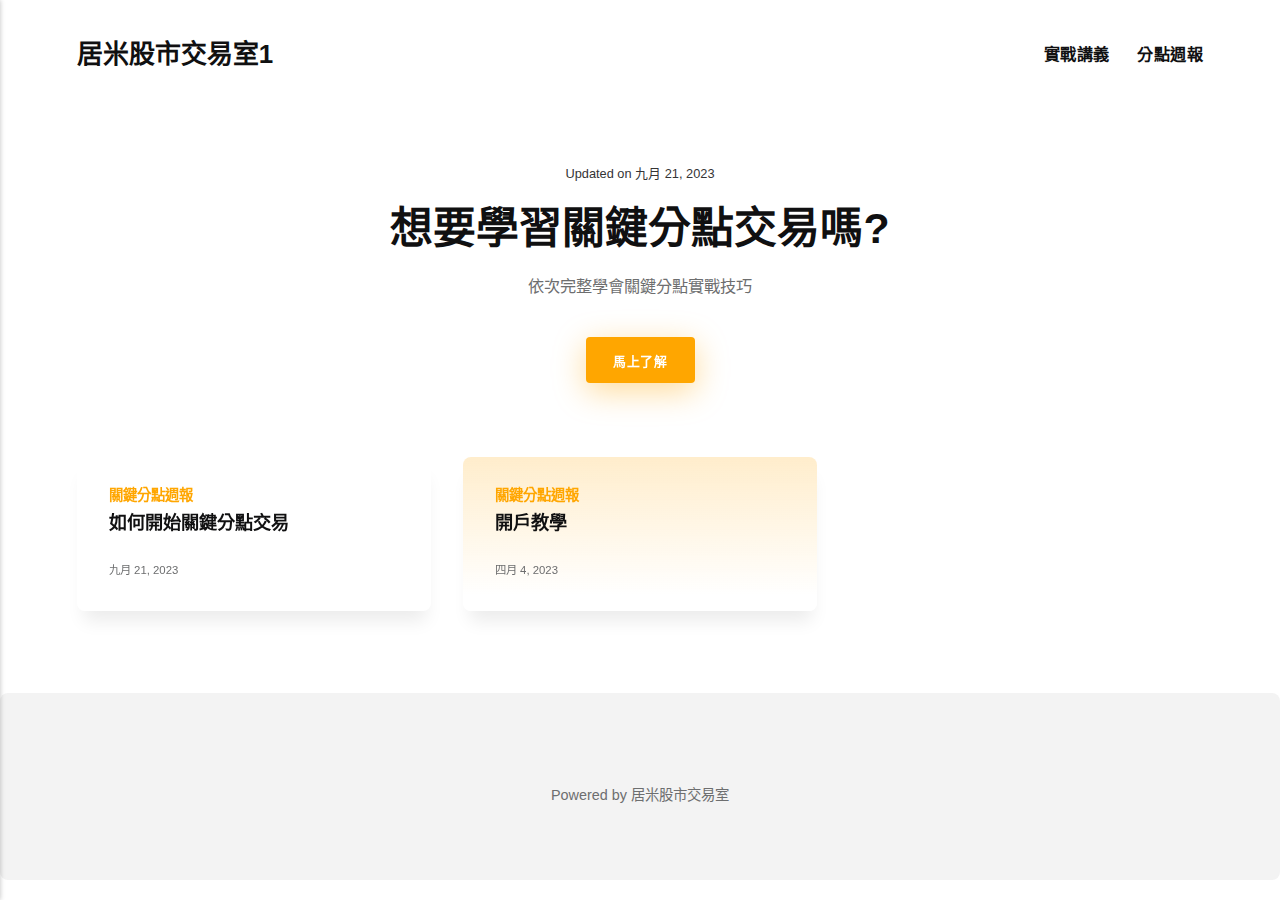
==== index.html @ 471200a2 "Updated from Publii" ====
<!DOCTYPE html><html lang="zh-tw"><head><meta charset="utf-8"><meta http-equiv="X-UA-Compatible" content="IE=edge"><meta name="viewport" content="width=device-width,initial-scale=1"><title>居米股市交易室1</title><meta name="generator" content="Publii Open-Source CMS for Static Site"><link rel="canonical" href="https://gontue5959.github.io/TEST_WEB/"><link rel="alternate" type="application/atom+xml" href="https://gontue5959.github.io/TEST_WEB/feed.xml"><link rel="alternate" type="application/json" href="https://gontue5959.github.io/TEST_WEB/feed.json"><meta property="og:title" content="居米股市交易室1"><meta property="og:site_name" content="居米股市交易室1"><meta property="og:description" content=""><meta property="og:url" content="https://gontue5959.github.io/TEST_WEB/"><meta property="og:type" content="website"><link rel="stylesheet" href="https://gontue5959.github.io/TEST_WEB/assets/css/style.css?v=749817e1c524dd12ee037fa6d79200a8"><script type="application/ld+json">{"@context":"http://schema.org","@type":"Organization","name":"居米股市交易室1","url":"https://gontue5959.github.io/TEST_WEB/"}</script><noscript><style>img[loading] {
                    opacity: 1;
                }</style></noscript></head><body><header class="header" id="js-header"><a href="https://gontue5959.github.io/TEST_WEB/" class="logo">居米股市交易室1</a><nav class="navbar js-navbar"><button class="navbar__toggle js-toggle" aria-label="Menu"><span class="navbar__toggle-box"><span class="navbar__toggle-inner">Menu</span></span></button><ul class="navbar__menu"><li><a href="https://www.pressplay.cc/project/2E5CEF53128E921E40160816BCF5DA84/articles" target="_self">實戰講義</a></li><li><a href="https://gontue5959.github.io/TEST_WEB/tags/guan-jian-fen-dian-zhou-bao/" target="_self">分點週報</a></li></ul></nav></header><main><div class="wrapper"><div class="hero"><div class="hero__date">Updated on <time datetime="2023-09-21T21:02">九月 21, 2023</time></div><h1>想要學習關鍵分點交易嗎?</h1><p>依次完整學會關鍵分點實戰技巧</p><a href="https://www.pressplay.cc/project/2E5CEF53128E921E40160816BCF5DA84/articles" class="btn hero__btn">馬上了解</a></div><div class="l-grid l-grid--3"><article class="c-card"><div class="c-card__wrapper"><header class="c-card__header"><div class="c-card__tag"><a href="https://gontue5959.github.io/TEST_WEB/tags/guan-jian-fen-dian-zhou-bao/">關鍵分點週報</a></div><h2 class="c-card__title"><a href="https://gontue5959.github.io/TEST_WEB/ru-he-kai-shi-guan-jian-fen-dian-jiao-yi.html" class="invert">如何開始關鍵分點交易</a></h2></header><footer class="c-card__meta"><time datetime="2023-09-21T20:49">九月 21, 2023</time></footer></div></article><article class="c-card c-card--featured"><div class="c-card__wrapper"><header class="c-card__header"><div class="c-card__tag"><a href="https://gontue5959.github.io/TEST_WEB/tags/guan-jian-fen-dian-zhou-bao/">關鍵分點週報</a></div><h2 class="c-card__title"><a href="https://gontue5959.github.io/TEST_WEB/kai-hu-jiao-xue.html" class="invert">開戶教學</a></h2></header><footer class="c-card__meta"><time datetime="2023-04-04T20:52">四月 4, 2023</time></footer></div></article></div></div></main><footer class="footer"><div class="footer__copyright">Powered by 居米股市交易室</div></footer><script>window.publiiThemeMenuConfig = {    
      mobileMenuMode: 'sidebar',
      animationSpeed: 300,
      submenuWidth: 'auto',
      doubleClickTime: 500,
      mobileMenuExpandableSubmenus: true, 
      relatedContainerForOverlayMenuSelector: '.navbar',
   };</script><script defer="defer" src="https://gontue5959.github.io/TEST_WEB/assets/js/scripts.min.js?v=66112a161d5939d966ce2b20c13988d9"></script><script>var images = document.querySelectorAll('img[loading]');

      for (var i = 0; i < images.length; i++) {
         if (images[i].complete) {
               images[i].classList.add('is-loaded');
         } else {
               images[i].addEventListener('load', function () {
                  this.classList.add('is-loaded');
               }, false);
         }
      }</script></body></html>
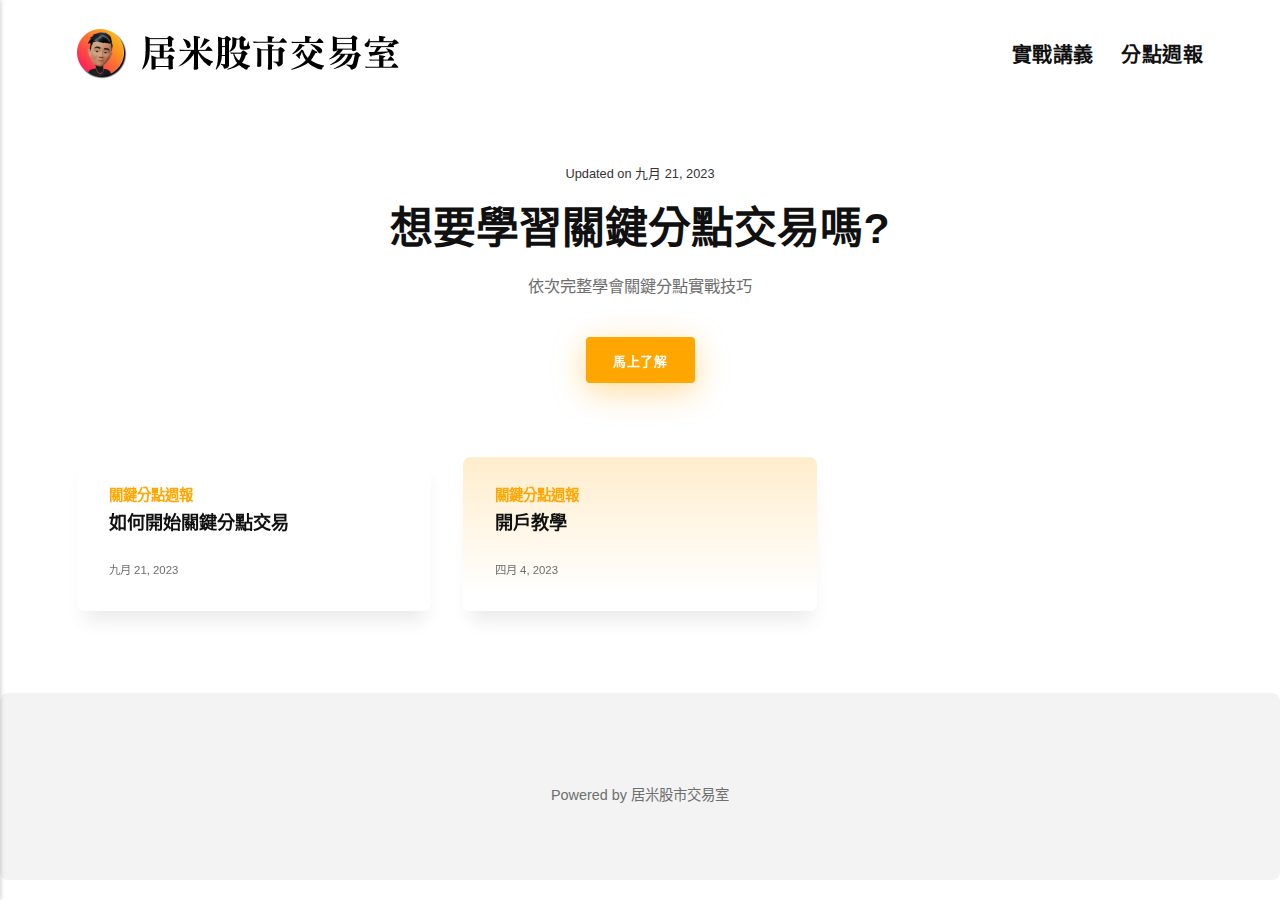
==== commit ef02e003: "Updated from Publii" ====
--- a/index.html
+++ b/index.html
@@ -1,6 +1,6 @@
-<!DOCTYPE html><html lang="zh-tw"><head><meta charset="utf-8"><meta http-equiv="X-UA-Compatible" content="IE=edge"><meta name="viewport" content="width=device-width,initial-scale=1"><title>居米股市交易室1</title><meta name="generator" content="Publii Open-Source CMS for Static Site"><link rel="canonical" href="https://gontue5959.github.io/TEST_WEB/"><link rel="alternate" type="application/atom+xml" href="https://gontue5959.github.io/TEST_WEB/feed.xml"><link rel="alternate" type="application/json" href="https://gontue5959.github.io/TEST_WEB/feed.json"><meta property="og:title" content="居米股市交易室1"><meta property="og:site_name" content="居米股市交易室1"><meta property="og:description" content=""><meta property="og:url" content="https://gontue5959.github.io/TEST_WEB/"><meta property="og:type" content="website"><link rel="stylesheet" href="https://gontue5959.github.io/TEST_WEB/assets/css/style.css?v=749817e1c524dd12ee037fa6d79200a8"><script type="application/ld+json">{"@context":"http://schema.org","@type":"Organization","name":"居米股市交易室1","url":"https://gontue5959.github.io/TEST_WEB/"}</script><noscript><style>img[loading] {
+<!DOCTYPE html><html lang="zh-tw"><head><meta charset="utf-8"><meta http-equiv="X-UA-Compatible" content="IE=edge"><meta name="viewport" content="width=device-width,initial-scale=1"><title>居米股市交易室1</title><meta name="generator" content="Publii Open-Source CMS for Static Site"><link rel="canonical" href="https://gontue5959.github.io/TEST_WEB/"><link rel="alternate" type="application/atom+xml" href="https://gontue5959.github.io/TEST_WEB/feed.xml"><link rel="alternate" type="application/json" href="https://gontue5959.github.io/TEST_WEB/feed.json"><meta property="og:title" content="居米股市交易室1"><meta property="og:image" content="https://gontue5959.github.io/TEST_WEB/media/website/Frame-3.png"><meta property="og:image:width" content="324"><meta property="og:image:height" content="51"><meta property="og:site_name" content="居米股市交易室1"><meta property="og:description" content=""><meta property="og:url" content="https://gontue5959.github.io/TEST_WEB/"><meta property="og:type" content="website"><link rel="stylesheet" href="https://gontue5959.github.io/TEST_WEB/assets/css/style.css?v=749817e1c524dd12ee037fa6d79200a8"><script type="application/ld+json">{"@context":"http://schema.org","@type":"Organization","name":"居米股市交易室1","logo":"https://gontue5959.github.io/TEST_WEB/media/website/Frame-3.png","url":"https://gontue5959.github.io/TEST_WEB/"}</script><noscript><style>img[loading] {
                     opacity: 1;
-                }</style></noscript></head><body><header class="header" id="js-header"><a href="https://gontue5959.github.io/TEST_WEB/" class="logo">居米股市交易室1</a><nav class="navbar js-navbar"><button class="navbar__toggle js-toggle" aria-label="Menu"><span class="navbar__toggle-box"><span class="navbar__toggle-inner">Menu</span></span></button><ul class="navbar__menu"><li><a href="https://www.pressplay.cc/project/2E5CEF53128E921E40160816BCF5DA84/articles" target="_self">實戰講義</a></li><li><a href="https://gontue5959.github.io/TEST_WEB/tags/guan-jian-fen-dian-zhou-bao/" target="_self">分點週報</a></li></ul></nav></header><main><div class="wrapper"><div class="hero"><div class="hero__date">Updated on <time datetime="2023-09-21T21:02">九月 21, 2023</time></div><h1>想要學習關鍵分點交易嗎?</h1><p>依次完整學會關鍵分點實戰技巧</p><a href="https://www.pressplay.cc/project/2E5CEF53128E921E40160816BCF5DA84/articles" class="btn hero__btn">馬上了解</a></div><div class="l-grid l-grid--3"><article class="c-card"><div class="c-card__wrapper"><header class="c-card__header"><div class="c-card__tag"><a href="https://gontue5959.github.io/TEST_WEB/tags/guan-jian-fen-dian-zhou-bao/">關鍵分點週報</a></div><h2 class="c-card__title"><a href="https://gontue5959.github.io/TEST_WEB/ru-he-kai-shi-guan-jian-fen-dian-jiao-yi.html" class="invert">如何開始關鍵分點交易</a></h2></header><footer class="c-card__meta"><time datetime="2023-09-21T20:49">九月 21, 2023</time></footer></div></article><article class="c-card c-card--featured"><div class="c-card__wrapper"><header class="c-card__header"><div class="c-card__tag"><a href="https://gontue5959.github.io/TEST_WEB/tags/guan-jian-fen-dian-zhou-bao/">關鍵分點週報</a></div><h2 class="c-card__title"><a href="https://gontue5959.github.io/TEST_WEB/kai-hu-jiao-xue.html" class="invert">開戶教學</a></h2></header><footer class="c-card__meta"><time datetime="2023-04-04T20:52">四月 4, 2023</time></footer></div></article></div></div></main><footer class="footer"><div class="footer__copyright">Powered by 居米股市交易室</div></footer><script>window.publiiThemeMenuConfig = {    
+                }</style></noscript></head><body><header class="header" id="js-header"><a href="https://gontue5959.github.io/TEST_WEB/" class="logo"><img src="https://gontue5959.github.io/TEST_WEB/media/website/Frame-3.png" alt="居米股市交易室1" width="324" height="51"></a><nav class="navbar js-navbar"><button class="navbar__toggle js-toggle" aria-label="Menu"><span class="navbar__toggle-box"><span class="navbar__toggle-inner">Menu</span></span></button><ul class="navbar__menu"><li><a href="https://www.pressplay.cc/project/2E5CEF53128E921E40160816BCF5DA84/articles" target="_self">實戰講義</a></li><li><a href="https://gontue5959.github.io/TEST_WEB/tags/guan-jian-fen-dian-zhou-bao/" target="_self">分點週報</a></li></ul></nav></header><main><div class="wrapper"><div class="hero"><div class="hero__date">Updated on <time datetime="2023-09-21T21:07">九月 21, 2023</time></div><h1>想要學習關鍵分點交易嗎?</h1><p>依次完整學會關鍵分點實戰技巧</p><a href="https://www.pressplay.cc/project/2E5CEF53128E921E40160816BCF5DA84/articles" class="btn hero__btn">馬上了解</a></div><div class="l-grid l-grid--3"><article class="c-card"><div class="c-card__wrapper"><header class="c-card__header"><div class="c-card__tag"><a href="https://gontue5959.github.io/TEST_WEB/tags/guan-jian-fen-dian-zhou-bao/">關鍵分點週報</a></div><h2 class="c-card__title"><a href="https://gontue5959.github.io/TEST_WEB/ru-he-kai-shi-guan-jian-fen-dian-jiao-yi.html" class="invert">如何開始關鍵分點交易</a></h2></header><footer class="c-card__meta"><time datetime="2023-09-21T20:49">九月 21, 2023</time></footer></div></article><article class="c-card c-card--featured"><div class="c-card__wrapper"><header class="c-card__header"><div class="c-card__tag"><a href="https://gontue5959.github.io/TEST_WEB/tags/guan-jian-fen-dian-zhou-bao/">關鍵分點週報</a></div><h2 class="c-card__title"><a href="https://gontue5959.github.io/TEST_WEB/kai-hu-jiao-xue.html" class="invert">開戶教學</a></h2></header><footer class="c-card__meta"><time datetime="2023-04-04T20:52">四月 4, 2023</time></footer></div></article></div></div></main><footer class="footer"><div class="footer__copyright">Powered by 居米股市交易室</div></footer><script>window.publiiThemeMenuConfig = {    
       mobileMenuMode: 'sidebar',
       animationSpeed: 300,
       submenuWidth: 'auto',
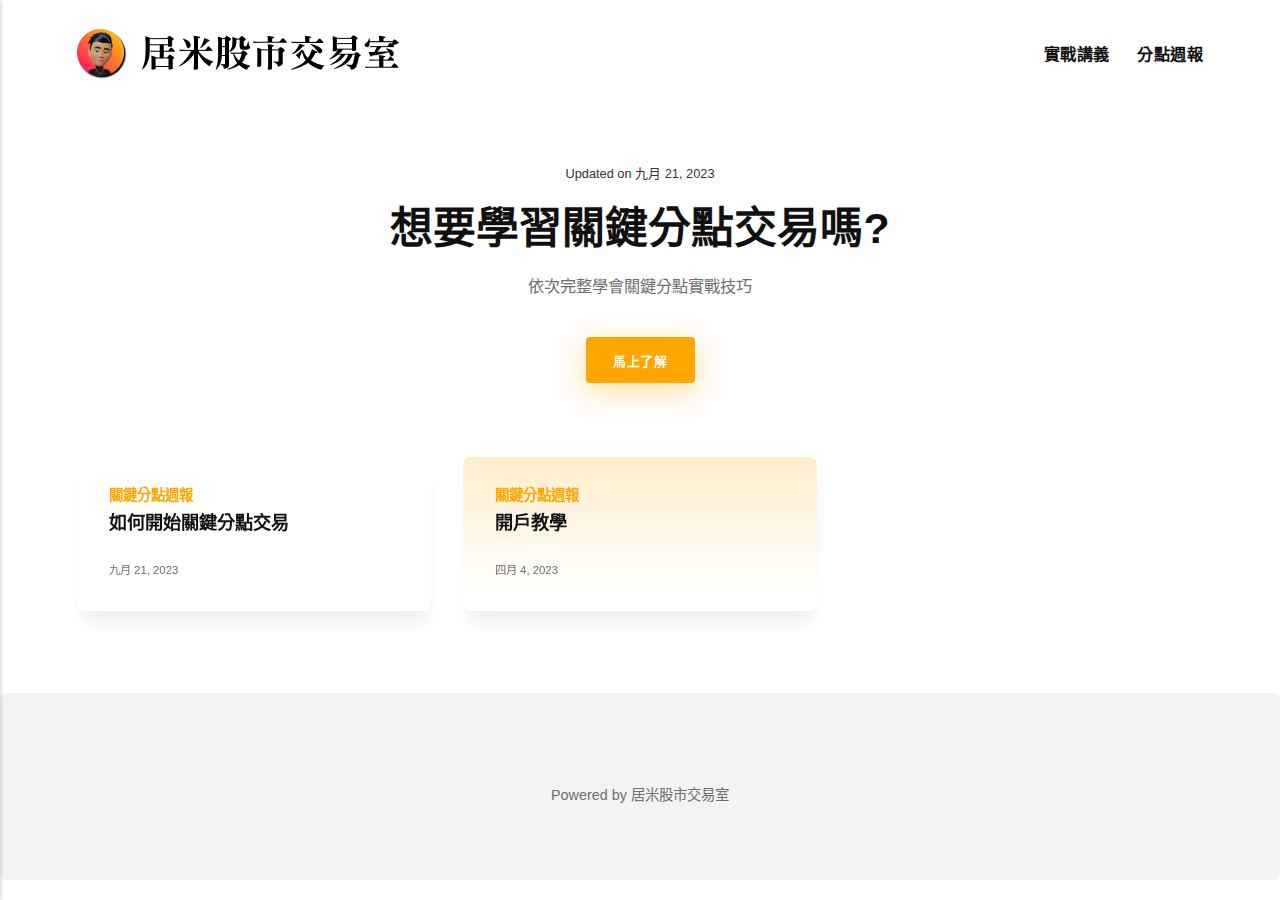
==== commit 1bffae4c: "Updated from Publii" ====
--- a/index.html
+++ b/index.html
@@ -1,6 +1,6 @@
-<!DOCTYPE html><html lang="zh-tw"><head><meta charset="utf-8"><meta http-equiv="X-UA-Compatible" content="IE=edge"><meta name="viewport" content="width=device-width,initial-scale=1"><title>居米股市交易室1</title><meta name="generator" content="Publii Open-Source CMS for Static Site"><link rel="canonical" href="https://gontue5959.github.io/TEST_WEB/"><link rel="alternate" type="application/atom+xml" href="https://gontue5959.github.io/TEST_WEB/feed.xml"><link rel="alternate" type="application/json" href="https://gontue5959.github.io/TEST_WEB/feed.json"><meta property="og:title" content="居米股市交易室1"><meta property="og:image" content="https://gontue5959.github.io/TEST_WEB/media/website/Frame-3.png"><meta property="og:image:width" content="324"><meta property="og:image:height" content="51"><meta property="og:site_name" content="居米股市交易室1"><meta property="og:description" content=""><meta property="og:url" content="https://gontue5959.github.io/TEST_WEB/"><meta property="og:type" content="website"><link rel="stylesheet" href="https://gontue5959.github.io/TEST_WEB/assets/css/style.css?v=749817e1c524dd12ee037fa6d79200a8"><script type="application/ld+json">{"@context":"http://schema.org","@type":"Organization","name":"居米股市交易室1","logo":"https://gontue5959.github.io/TEST_WEB/media/website/Frame-3.png","url":"https://gontue5959.github.io/TEST_WEB/"}</script><noscript><style>img[loading] {
+<!DOCTYPE html><html lang="zh-tw"><head><meta charset="utf-8"><meta http-equiv="X-UA-Compatible" content="IE=edge"><meta name="viewport" content="width=device-width,initial-scale=1"><title>居米股市交易室1</title><meta name="generator" content="Publii Open-Source CMS for Static Site"><link rel="canonical" href="https://gontue5959.github.io/TEST_WEB/"><link rel="alternate" type="application/atom+xml" href="https://gontue5959.github.io/TEST_WEB/feed.xml"><link rel="alternate" type="application/json" href="https://gontue5959.github.io/TEST_WEB/feed.json"><meta property="og:title" content="居米股市交易室1"><meta property="og:image" content="https://gontue5959.github.io/TEST_WEB/media/website/Frame-3.png"><meta property="og:image:width" content="324"><meta property="og:image:height" content="51"><meta property="og:site_name" content="居米股市交易室1"><meta property="og:description" content=""><meta property="og:url" content="https://gontue5959.github.io/TEST_WEB/"><meta property="og:type" content="website"><link rel="stylesheet" href="https://gontue5959.github.io/TEST_WEB/assets/css/style.css?v=e4f3eba3ecd714e9abfd8239252b6c7c"><script type="application/ld+json">{"@context":"http://schema.org","@type":"Organization","name":"居米股市交易室1","logo":"https://gontue5959.github.io/TEST_WEB/media/website/Frame-3.png","url":"https://gontue5959.github.io/TEST_WEB/"}</script><noscript><style>img[loading] {
                     opacity: 1;
-                }</style></noscript></head><body><header class="header" id="js-header"><a href="https://gontue5959.github.io/TEST_WEB/" class="logo"><img src="https://gontue5959.github.io/TEST_WEB/media/website/Frame-3.png" alt="居米股市交易室1" width="324" height="51"></a><nav class="navbar js-navbar"><button class="navbar__toggle js-toggle" aria-label="Menu"><span class="navbar__toggle-box"><span class="navbar__toggle-inner">Menu</span></span></button><ul class="navbar__menu"><li><a href="https://www.pressplay.cc/project/2E5CEF53128E921E40160816BCF5DA84/articles" target="_self">實戰講義</a></li><li><a href="https://gontue5959.github.io/TEST_WEB/tags/guan-jian-fen-dian-zhou-bao/" target="_self">分點週報</a></li></ul></nav></header><main><div class="wrapper"><div class="hero"><div class="hero__date">Updated on <time datetime="2023-09-21T21:07">九月 21, 2023</time></div><h1>想要學習關鍵分點交易嗎?</h1><p>依次完整學會關鍵分點實戰技巧</p><a href="https://www.pressplay.cc/project/2E5CEF53128E921E40160816BCF5DA84/articles" class="btn hero__btn">馬上了解</a></div><div class="l-grid l-grid--3"><article class="c-card"><div class="c-card__wrapper"><header class="c-card__header"><div class="c-card__tag"><a href="https://gontue5959.github.io/TEST_WEB/tags/guan-jian-fen-dian-zhou-bao/">關鍵分點週報</a></div><h2 class="c-card__title"><a href="https://gontue5959.github.io/TEST_WEB/ru-he-kai-shi-guan-jian-fen-dian-jiao-yi.html" class="invert">如何開始關鍵分點交易</a></h2></header><footer class="c-card__meta"><time datetime="2023-09-21T20:49">九月 21, 2023</time></footer></div></article><article class="c-card c-card--featured"><div class="c-card__wrapper"><header class="c-card__header"><div class="c-card__tag"><a href="https://gontue5959.github.io/TEST_WEB/tags/guan-jian-fen-dian-zhou-bao/">關鍵分點週報</a></div><h2 class="c-card__title"><a href="https://gontue5959.github.io/TEST_WEB/kai-hu-jiao-xue.html" class="invert">開戶教學</a></h2></header><footer class="c-card__meta"><time datetime="2023-04-04T20:52">四月 4, 2023</time></footer></div></article></div></div></main><footer class="footer"><div class="footer__copyright">Powered by 居米股市交易室</div></footer><script>window.publiiThemeMenuConfig = {    
+                }</style></noscript></head><body><header class="header" id="js-header"><a href="https://gontue5959.github.io/TEST_WEB/" class="logo"><img src="https://gontue5959.github.io/TEST_WEB/media/website/Frame-3.png" alt="居米股市交易室1" width="324" height="51"></a><nav class="navbar js-navbar"><button class="navbar__toggle js-toggle" aria-label="Menu"><span class="navbar__toggle-box"><span class="navbar__toggle-inner">Menu</span></span></button><ul class="navbar__menu"><li><a href="https://www.pressplay.cc/project/2E5CEF53128E921E40160816BCF5DA84/articles" target="_self">實戰講義</a></li><li><a href="https://gontue5959.github.io/TEST_WEB/tags/guan-jian-fen-dian-zhou-bao/" target="_self">分點週報</a></li></ul></nav></header><main><div class="wrapper"><div class="hero"><div class="hero__date">Updated on <time datetime="2023-09-21T21:12">九月 21, 2023</time></div><h1>想要學習關鍵分點交易嗎?</h1><p>依次完整學會關鍵分點實戰技巧</p><a href="https://www.pressplay.cc/project/2E5CEF53128E921E40160816BCF5DA84/articles" class="btn hero__btn">馬上了解</a></div><div class="l-grid l-grid--3"><article class="c-card"><div class="c-card__wrapper"><header class="c-card__header"><div class="c-card__tag"><a href="https://gontue5959.github.io/TEST_WEB/tags/guan-jian-fen-dian-zhou-bao/">關鍵分點週報</a></div><h2 class="c-card__title"><a href="https://gontue5959.github.io/TEST_WEB/ru-he-kai-shi-guan-jian-fen-dian-jiao-yi.html" class="invert">如何開始關鍵分點交易</a></h2></header><footer class="c-card__meta"><time datetime="2023-09-21T20:49">九月 21, 2023</time></footer></div></article><article class="c-card c-card--featured"><div class="c-card__wrapper"><header class="c-card__header"><div class="c-card__tag"><a href="https://gontue5959.github.io/TEST_WEB/tags/guan-jian-fen-dian-zhou-bao/">關鍵分點週報</a></div><h2 class="c-card__title"><a href="https://gontue5959.github.io/TEST_WEB/kai-hu-jiao-xue.html" class="invert">開戶教學</a></h2></header><footer class="c-card__meta"><time datetime="2023-04-04T20:52">四月 4, 2023</time></footer></div></article></div></div></main><footer class="footer"><div class="footer__copyright">Powered by 居米股市交易室</div></footer><script>window.publiiThemeMenuConfig = {    
       mobileMenuMode: 'sidebar',
       animationSpeed: 300,
       submenuWidth: 'auto',
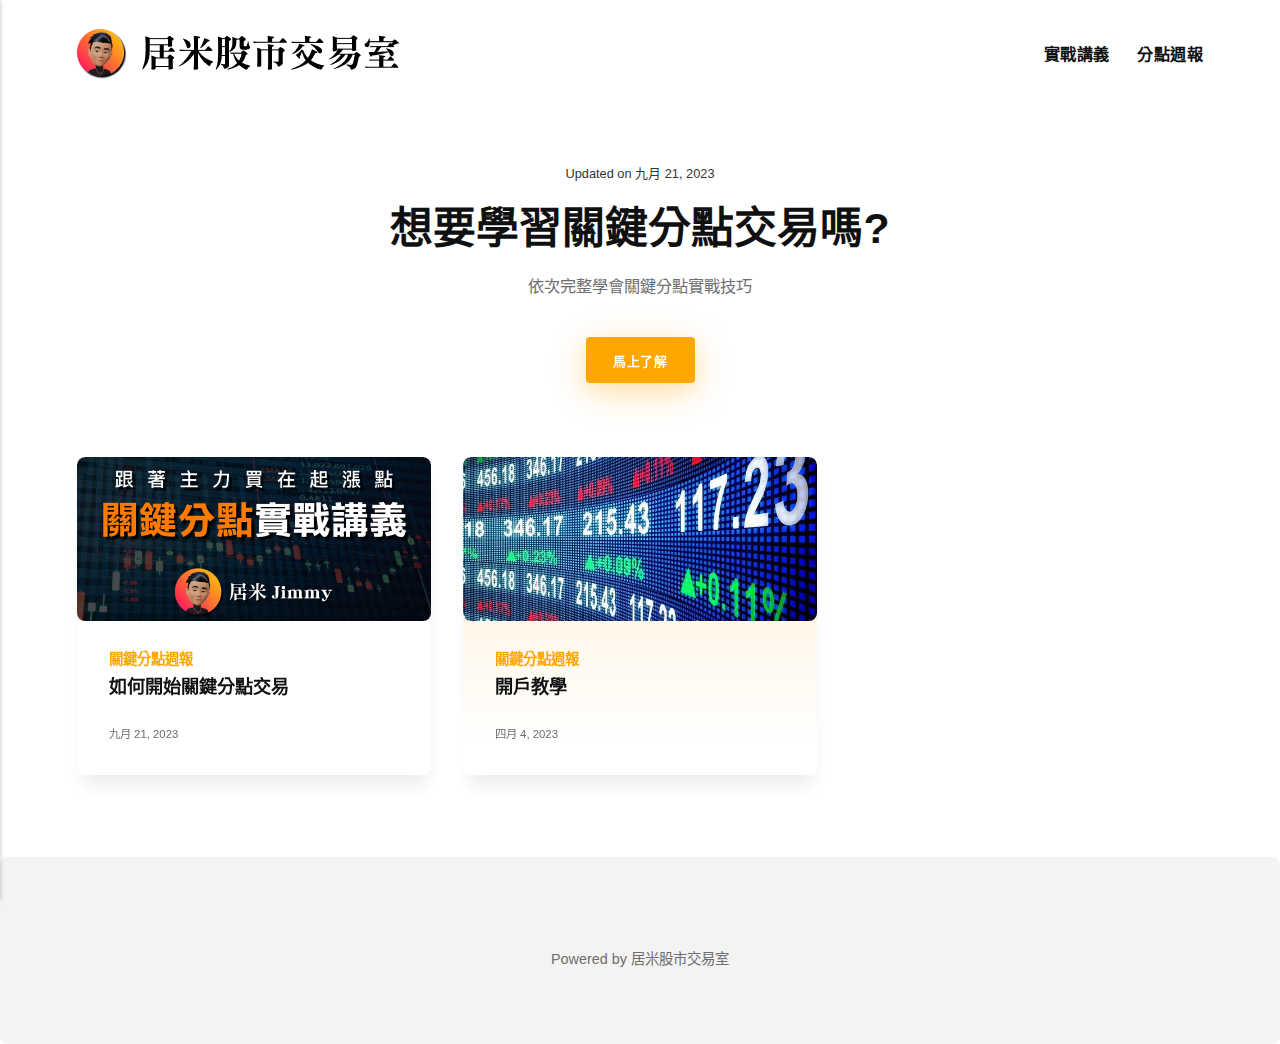
==== commit 3d85b48c: "Updated from Publii" ====
--- a/index.html
+++ b/index.html
@@ -1,6 +1,6 @@
-<!DOCTYPE html><html lang="zh-tw"><head><meta charset="utf-8"><meta http-equiv="X-UA-Compatible" content="IE=edge"><meta name="viewport" content="width=device-width,initial-scale=1"><title>居米股市交易室1</title><meta name="generator" content="Publii Open-Source CMS for Static Site"><link rel="canonical" href="https://gontue5959.github.io/TEST_WEB/"><link rel="alternate" type="application/atom+xml" href="https://gontue5959.github.io/TEST_WEB/feed.xml"><link rel="alternate" type="application/json" href="https://gontue5959.github.io/TEST_WEB/feed.json"><meta property="og:title" content="居米股市交易室1"><meta property="og:image" content="https://gontue5959.github.io/TEST_WEB/media/website/Frame-3.png"><meta property="og:image:width" content="324"><meta property="og:image:height" content="51"><meta property="og:site_name" content="居米股市交易室1"><meta property="og:description" content=""><meta property="og:url" content="https://gontue5959.github.io/TEST_WEB/"><meta property="og:type" content="website"><link rel="stylesheet" href="https://gontue5959.github.io/TEST_WEB/assets/css/style.css?v=e4f3eba3ecd714e9abfd8239252b6c7c"><script type="application/ld+json">{"@context":"http://schema.org","@type":"Organization","name":"居米股市交易室1","logo":"https://gontue5959.github.io/TEST_WEB/media/website/Frame-3.png","url":"https://gontue5959.github.io/TEST_WEB/"}</script><noscript><style>img[loading] {
+<!DOCTYPE html><html lang="zh-tw"><head><meta charset="utf-8"><meta http-equiv="X-UA-Compatible" content="IE=edge"><meta name="viewport" content="width=device-width,initial-scale=1"><title>居米股市交易室1</title><meta name="generator" content="Publii Open-Source CMS for Static Site"><link rel="canonical" href="https://gontue5959.github.io/TEST_WEB/"><link rel="alternate" type="application/atom+xml" href="https://gontue5959.github.io/TEST_WEB/feed.xml"><link rel="alternate" type="application/json" href="https://gontue5959.github.io/TEST_WEB/feed.json"><meta property="og:title" content="居米股市交易室1"><meta property="og:image" content="https://gontue5959.github.io/TEST_WEB/media/website/Frame-3.png"><meta property="og:image:width" content="324"><meta property="og:image:height" content="51"><meta property="og:site_name" content="居米股市交易室1"><meta property="og:description" content=""><meta property="og:url" content="https://gontue5959.github.io/TEST_WEB/"><meta property="og:type" content="website"><link rel="stylesheet" href="https://gontue5959.github.io/TEST_WEB/assets/css/style.css?v=024c9437bff01d6c922aa51184fead5f"><script type="application/ld+json">{"@context":"http://schema.org","@type":"Organization","name":"居米股市交易室1","logo":"https://gontue5959.github.io/TEST_WEB/media/website/Frame-3.png","url":"https://gontue5959.github.io/TEST_WEB/"}</script><noscript><style>img[loading] {
                     opacity: 1;
-                }</style></noscript></head><body><header class="header" id="js-header"><a href="https://gontue5959.github.io/TEST_WEB/" class="logo"><img src="https://gontue5959.github.io/TEST_WEB/media/website/Frame-3.png" alt="居米股市交易室1" width="324" height="51"></a><nav class="navbar js-navbar"><button class="navbar__toggle js-toggle" aria-label="Menu"><span class="navbar__toggle-box"><span class="navbar__toggle-inner">Menu</span></span></button><ul class="navbar__menu"><li><a href="https://www.pressplay.cc/project/2E5CEF53128E921E40160816BCF5DA84/articles" target="_self">實戰講義</a></li><li><a href="https://gontue5959.github.io/TEST_WEB/tags/guan-jian-fen-dian-zhou-bao/" target="_self">分點週報</a></li></ul></nav></header><main><div class="wrapper"><div class="hero"><div class="hero__date">Updated on <time datetime="2023-09-21T21:12">九月 21, 2023</time></div><h1>想要學習關鍵分點交易嗎?</h1><p>依次完整學會關鍵分點實戰技巧</p><a href="https://www.pressplay.cc/project/2E5CEF53128E921E40160816BCF5DA84/articles" class="btn hero__btn">馬上了解</a></div><div class="l-grid l-grid--3"><article class="c-card"><div class="c-card__wrapper"><header class="c-card__header"><div class="c-card__tag"><a href="https://gontue5959.github.io/TEST_WEB/tags/guan-jian-fen-dian-zhou-bao/">關鍵分點週報</a></div><h2 class="c-card__title"><a href="https://gontue5959.github.io/TEST_WEB/ru-he-kai-shi-guan-jian-fen-dian-jiao-yi.html" class="invert">如何開始關鍵分點交易</a></h2></header><footer class="c-card__meta"><time datetime="2023-09-21T20:49">九月 21, 2023</time></footer></div></article><article class="c-card c-card--featured"><div class="c-card__wrapper"><header class="c-card__header"><div class="c-card__tag"><a href="https://gontue5959.github.io/TEST_WEB/tags/guan-jian-fen-dian-zhou-bao/">關鍵分點週報</a></div><h2 class="c-card__title"><a href="https://gontue5959.github.io/TEST_WEB/kai-hu-jiao-xue.html" class="invert">開戶教學</a></h2></header><footer class="c-card__meta"><time datetime="2023-04-04T20:52">四月 4, 2023</time></footer></div></article></div></div></main><footer class="footer"><div class="footer__copyright">Powered by 居米股市交易室</div></footer><script>window.publiiThemeMenuConfig = {    
+                }</style></noscript></head><body><header class="header" id="js-header"><a href="https://gontue5959.github.io/TEST_WEB/" class="logo"><img src="https://gontue5959.github.io/TEST_WEB/media/website/Frame-3.png" alt="居米股市交易室1" width="324" height="51"></a><nav class="navbar js-navbar"><button class="navbar__toggle js-toggle" aria-label="Menu"><span class="navbar__toggle-box"><span class="navbar__toggle-inner">Menu</span></span></button><ul class="navbar__menu"><li><a href="https://www.pressplay.cc/project/2E5CEF53128E921E40160816BCF5DA84/articles" target="_self">實戰講義</a></li><li><a href="https://gontue5959.github.io/TEST_WEB/tags/guan-jian-fen-dian-zhou-bao/" target="_self">分點週報</a></li></ul></nav></header><main><div class="wrapper"><div class="hero"><div class="hero__date">Updated on <time datetime="2023-09-21T21:13">九月 21, 2023</time></div><h1>想要學習關鍵分點交易嗎?</h1><p>依次完整學會關鍵分點實戰技巧</p><a href="https://www.pressplay.cc/project/2E5CEF53128E921E40160816BCF5DA84/articles" class="btn hero__btn">馬上了解</a></div><div class="l-grid l-grid--3"><article class="c-card"><a href="https://gontue5959.github.io/TEST_WEB/ru-he-kai-shi-guan-jian-fen-dian-jiao-yi.html" class="c-card__image"><img src="https://gontue5959.github.io/TEST_WEB/media/posts/1/Frame-11.png" srcset="https://gontue5959.github.io/TEST_WEB/media/posts/1/responsive/Frame-11-xs.png 300w, https://gontue5959.github.io/TEST_WEB/media/posts/1/responsive/Frame-11-sm.png 480w, https://gontue5959.github.io/TEST_WEB/media/posts/1/responsive/Frame-11-md.png 768w, https://gontue5959.github.io/TEST_WEB/media/posts/1/responsive/Frame-11-lg.png 1200w" sizes="(min-width: 56.25em) 100vw, (min-width: 37.5em) 50vw, 100vw" loading="lazy" height="720" width="1180" alt=""></a><div class="c-card__wrapper"><header class="c-card__header"><div class="c-card__tag"><a href="https://gontue5959.github.io/TEST_WEB/tags/guan-jian-fen-dian-zhou-bao/">關鍵分點週報</a></div><h2 class="c-card__title"><a href="https://gontue5959.github.io/TEST_WEB/ru-he-kai-shi-guan-jian-fen-dian-jiao-yi.html" class="invert">如何開始關鍵分點交易</a></h2></header><footer class="c-card__meta"><time datetime="2023-09-21T20:49">九月 21, 2023</time></footer></div></article><article class="c-card c-card--featured"><a href="https://gontue5959.github.io/TEST_WEB/kai-hu-jiao-xue.html" class="c-card__image"><img src="https://gontue5959.github.io/TEST_WEB/media/posts/2/article-5850de3be54b4.jpg" srcset="https://gontue5959.github.io/TEST_WEB/media/posts/2/responsive/article-5850de3be54b4-xs.jpg 300w, https://gontue5959.github.io/TEST_WEB/media/posts/2/responsive/article-5850de3be54b4-sm.jpg 480w, https://gontue5959.github.io/TEST_WEB/media/posts/2/responsive/article-5850de3be54b4-md.jpg 768w, https://gontue5959.github.io/TEST_WEB/media/posts/2/responsive/article-5850de3be54b4-lg.jpg 1200w" sizes="(min-width: 56.25em) 100vw, (min-width: 37.5em) 50vw, 100vw" loading="lazy" height="422" width="630" alt=""></a><div class="c-card__wrapper"><header class="c-card__header"><div class="c-card__tag"><a href="https://gontue5959.github.io/TEST_WEB/tags/guan-jian-fen-dian-zhou-bao/">關鍵分點週報</a></div><h2 class="c-card__title"><a href="https://gontue5959.github.io/TEST_WEB/kai-hu-jiao-xue.html" class="invert">開戶教學</a></h2></header><footer class="c-card__meta"><time datetime="2023-04-04T20:52">四月 4, 2023</time></footer></div></article></div></div></main><footer class="footer"><div class="footer__copyright">Powered by 居米股市交易室</div></footer><script>window.publiiThemeMenuConfig = {    
       mobileMenuMode: 'sidebar',
       animationSpeed: 300,
       submenuWidth: 'auto',
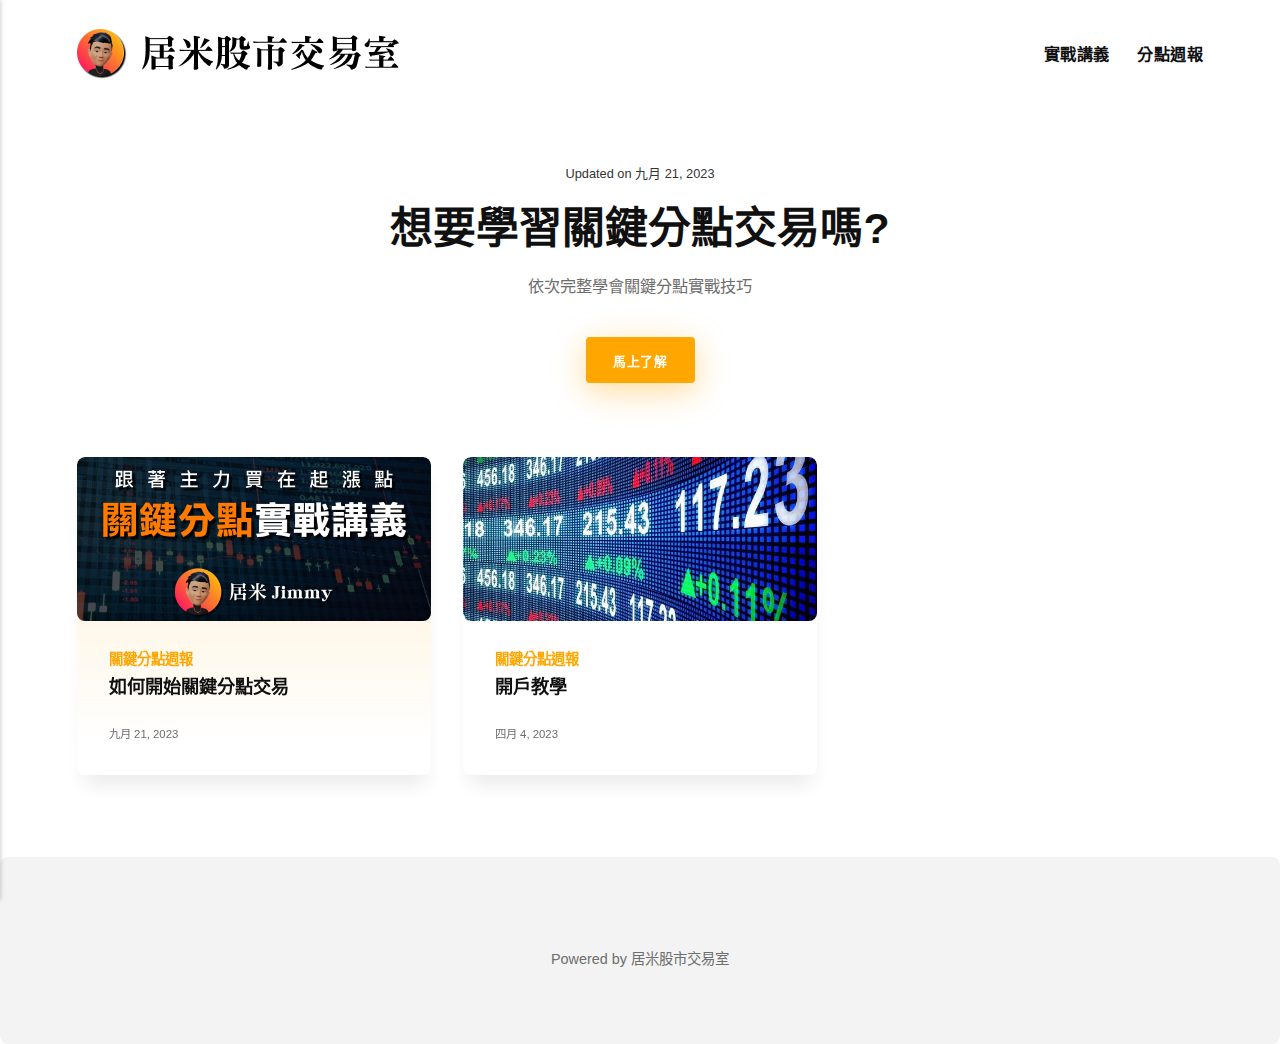
==== commit f4429408: "Updated from Publii" ====
--- a/index.html
+++ b/index.html
@@ -1,6 +1,6 @@
 <!DOCTYPE html><html lang="zh-tw"><head><meta charset="utf-8"><meta http-equiv="X-UA-Compatible" content="IE=edge"><meta name="viewport" content="width=device-width,initial-scale=1"><title>居米股市交易室1</title><meta name="generator" content="Publii Open-Source CMS for Static Site"><link rel="canonical" href="https://gontue5959.github.io/TEST_WEB/"><link rel="alternate" type="application/atom+xml" href="https://gontue5959.github.io/TEST_WEB/feed.xml"><link rel="alternate" type="application/json" href="https://gontue5959.github.io/TEST_WEB/feed.json"><meta property="og:title" content="居米股市交易室1"><meta property="og:image" content="https://gontue5959.github.io/TEST_WEB/media/website/Frame-3.png"><meta property="og:image:width" content="324"><meta property="og:image:height" content="51"><meta property="og:site_name" content="居米股市交易室1"><meta property="og:description" content=""><meta property="og:url" content="https://gontue5959.github.io/TEST_WEB/"><meta property="og:type" content="website"><link rel="stylesheet" href="https://gontue5959.github.io/TEST_WEB/assets/css/style.css?v=024c9437bff01d6c922aa51184fead5f"><script type="application/ld+json">{"@context":"http://schema.org","@type":"Organization","name":"居米股市交易室1","logo":"https://gontue5959.github.io/TEST_WEB/media/website/Frame-3.png","url":"https://gontue5959.github.io/TEST_WEB/"}</script><noscript><style>img[loading] {
                     opacity: 1;
-                }</style></noscript></head><body><header class="header" id="js-header"><a href="https://gontue5959.github.io/TEST_WEB/" class="logo"><img src="https://gontue5959.github.io/TEST_WEB/media/website/Frame-3.png" alt="居米股市交易室1" width="324" height="51"></a><nav class="navbar js-navbar"><button class="navbar__toggle js-toggle" aria-label="Menu"><span class="navbar__toggle-box"><span class="navbar__toggle-inner">Menu</span></span></button><ul class="navbar__menu"><li><a href="https://www.pressplay.cc/project/2E5CEF53128E921E40160816BCF5DA84/articles" target="_self">實戰講義</a></li><li><a href="https://gontue5959.github.io/TEST_WEB/tags/guan-jian-fen-dian-zhou-bao/" target="_self">分點週報</a></li></ul></nav></header><main><div class="wrapper"><div class="hero"><div class="hero__date">Updated on <time datetime="2023-09-21T21:13">九月 21, 2023</time></div><h1>想要學習關鍵分點交易嗎?</h1><p>依次完整學會關鍵分點實戰技巧</p><a href="https://www.pressplay.cc/project/2E5CEF53128E921E40160816BCF5DA84/articles" class="btn hero__btn">馬上了解</a></div><div class="l-grid l-grid--3"><article class="c-card"><a href="https://gontue5959.github.io/TEST_WEB/ru-he-kai-shi-guan-jian-fen-dian-jiao-yi.html" class="c-card__image"><img src="https://gontue5959.github.io/TEST_WEB/media/posts/1/Frame-11.png" srcset="https://gontue5959.github.io/TEST_WEB/media/posts/1/responsive/Frame-11-xs.png 300w, https://gontue5959.github.io/TEST_WEB/media/posts/1/responsive/Frame-11-sm.png 480w, https://gontue5959.github.io/TEST_WEB/media/posts/1/responsive/Frame-11-md.png 768w, https://gontue5959.github.io/TEST_WEB/media/posts/1/responsive/Frame-11-lg.png 1200w" sizes="(min-width: 56.25em) 100vw, (min-width: 37.5em) 50vw, 100vw" loading="lazy" height="720" width="1180" alt=""></a><div class="c-card__wrapper"><header class="c-card__header"><div class="c-card__tag"><a href="https://gontue5959.github.io/TEST_WEB/tags/guan-jian-fen-dian-zhou-bao/">關鍵分點週報</a></div><h2 class="c-card__title"><a href="https://gontue5959.github.io/TEST_WEB/ru-he-kai-shi-guan-jian-fen-dian-jiao-yi.html" class="invert">如何開始關鍵分點交易</a></h2></header><footer class="c-card__meta"><time datetime="2023-09-21T20:49">九月 21, 2023</time></footer></div></article><article class="c-card c-card--featured"><a href="https://gontue5959.github.io/TEST_WEB/kai-hu-jiao-xue.html" class="c-card__image"><img src="https://gontue5959.github.io/TEST_WEB/media/posts/2/article-5850de3be54b4.jpg" srcset="https://gontue5959.github.io/TEST_WEB/media/posts/2/responsive/article-5850de3be54b4-xs.jpg 300w, https://gontue5959.github.io/TEST_WEB/media/posts/2/responsive/article-5850de3be54b4-sm.jpg 480w, https://gontue5959.github.io/TEST_WEB/media/posts/2/responsive/article-5850de3be54b4-md.jpg 768w, https://gontue5959.github.io/TEST_WEB/media/posts/2/responsive/article-5850de3be54b4-lg.jpg 1200w" sizes="(min-width: 56.25em) 100vw, (min-width: 37.5em) 50vw, 100vw" loading="lazy" height="422" width="630" alt=""></a><div class="c-card__wrapper"><header class="c-card__header"><div class="c-card__tag"><a href="https://gontue5959.github.io/TEST_WEB/tags/guan-jian-fen-dian-zhou-bao/">關鍵分點週報</a></div><h2 class="c-card__title"><a href="https://gontue5959.github.io/TEST_WEB/kai-hu-jiao-xue.html" class="invert">開戶教學</a></h2></header><footer class="c-card__meta"><time datetime="2023-04-04T20:52">四月 4, 2023</time></footer></div></article></div></div></main><footer class="footer"><div class="footer__copyright">Powered by 居米股市交易室</div></footer><script>window.publiiThemeMenuConfig = {    
+                }</style></noscript></head><body><header class="header" id="js-header"><a href="https://gontue5959.github.io/TEST_WEB/" class="logo"><img src="https://gontue5959.github.io/TEST_WEB/media/website/Frame-3.png" alt="居米股市交易室1" width="324" height="51"></a><nav class="navbar js-navbar"><button class="navbar__toggle js-toggle" aria-label="Menu"><span class="navbar__toggle-box"><span class="navbar__toggle-inner">Menu</span></span></button><ul class="navbar__menu"><li><a href="https://www.pressplay.cc/project/2E5CEF53128E921E40160816BCF5DA84/articles" target="_self">實戰講義</a></li><li><a href="https://gontue5959.github.io/TEST_WEB/tags/guan-jian-fen-dian-zhou-bao/" target="_self">分點週報</a></li></ul></nav></header><main><div class="wrapper"><div class="hero"><div class="hero__date">Updated on <time datetime="2023-09-21T21:15">九月 21, 2023</time></div><h1>想要學習關鍵分點交易嗎?</h1><p>依次完整學會關鍵分點實戰技巧</p><a href="https://www.pressplay.cc/project/2E5CEF53128E921E40160816BCF5DA84/articles" class="btn hero__btn">馬上了解</a></div><div class="l-grid l-grid--3"><article class="c-card c-card--featured"><a href="https://gontue5959.github.io/TEST_WEB/ru-he-kai-shi-guan-jian-fen-dian-jiao-yi.html" class="c-card__image"><img src="https://gontue5959.github.io/TEST_WEB/media/posts/1/Frame-11.png" srcset="https://gontue5959.github.io/TEST_WEB/media/posts/1/responsive/Frame-11-xs.png 300w, https://gontue5959.github.io/TEST_WEB/media/posts/1/responsive/Frame-11-sm.png 480w, https://gontue5959.github.io/TEST_WEB/media/posts/1/responsive/Frame-11-md.png 768w, https://gontue5959.github.io/TEST_WEB/media/posts/1/responsive/Frame-11-lg.png 1200w" sizes="(min-width: 56.25em) 100vw, (min-width: 37.5em) 50vw, 100vw" loading="lazy" height="720" width="1180" alt=""></a><div class="c-card__wrapper"><header class="c-card__header"><div class="c-card__tag"><a href="https://gontue5959.github.io/TEST_WEB/tags/guan-jian-fen-dian-zhou-bao/">關鍵分點週報</a></div><h2 class="c-card__title"><a href="https://gontue5959.github.io/TEST_WEB/ru-he-kai-shi-guan-jian-fen-dian-jiao-yi.html" class="invert">如何開始關鍵分點交易</a></h2></header><footer class="c-card__meta"><time datetime="2023-09-21T20:49">九月 21, 2023</time></footer></div></article><article class="c-card"><a href="https://gontue5959.github.io/TEST_WEB/kai-hu-jiao-xue.html" class="c-card__image"><img src="https://gontue5959.github.io/TEST_WEB/media/posts/2/article-5850de3be54b4.jpg" srcset="https://gontue5959.github.io/TEST_WEB/media/posts/2/responsive/article-5850de3be54b4-xs.jpg 300w, https://gontue5959.github.io/TEST_WEB/media/posts/2/responsive/article-5850de3be54b4-sm.jpg 480w, https://gontue5959.github.io/TEST_WEB/media/posts/2/responsive/article-5850de3be54b4-md.jpg 768w, https://gontue5959.github.io/TEST_WEB/media/posts/2/responsive/article-5850de3be54b4-lg.jpg 1200w" sizes="(min-width: 56.25em) 100vw, (min-width: 37.5em) 50vw, 100vw" loading="lazy" height="422" width="630" alt=""></a><div class="c-card__wrapper"><header class="c-card__header"><div class="c-card__tag"><a href="https://gontue5959.github.io/TEST_WEB/tags/guan-jian-fen-dian-zhou-bao/">關鍵分點週報</a></div><h2 class="c-card__title"><a href="https://gontue5959.github.io/TEST_WEB/kai-hu-jiao-xue.html" class="invert">開戶教學</a></h2></header><footer class="c-card__meta"><time datetime="2023-04-04T20:52">四月 4, 2023</time></footer></div></article></div></div></main><footer class="footer"><div class="footer__copyright">Powered by 居米股市交易室</div></footer><script>window.publiiThemeMenuConfig = {    
       mobileMenuMode: 'sidebar',
       animationSpeed: 300,
       submenuWidth: 'auto',
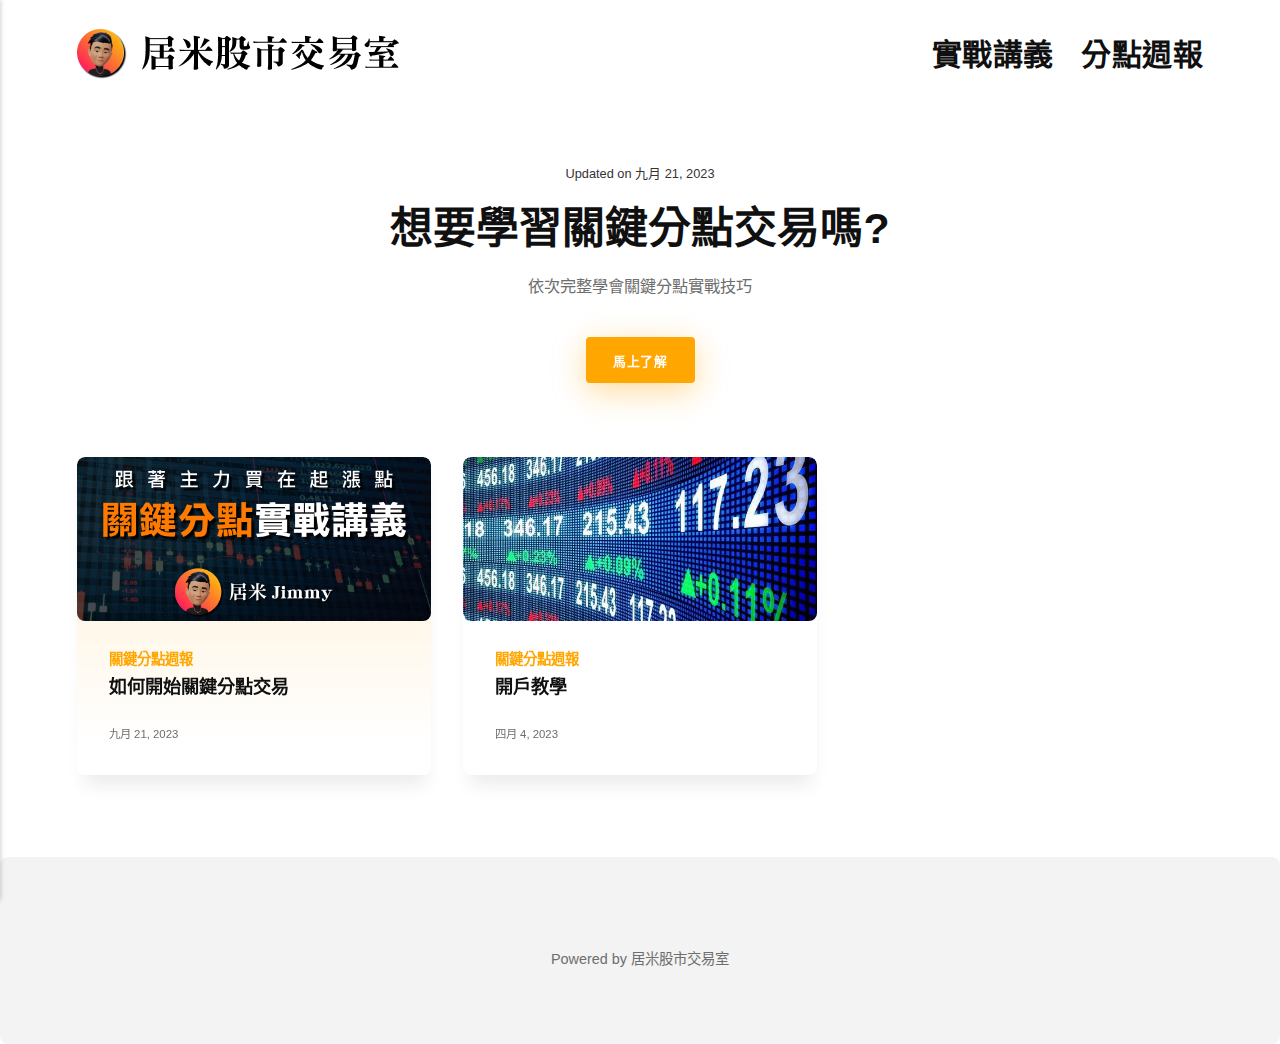
==== commit d44b51f3: "Updated from Publii" ====
--- a/index.html
+++ b/index.html
@@ -1,6 +1,6 @@
-<!DOCTYPE html><html lang="zh-tw"><head><meta charset="utf-8"><meta http-equiv="X-UA-Compatible" content="IE=edge"><meta name="viewport" content="width=device-width,initial-scale=1"><title>居米股市交易室1</title><meta name="generator" content="Publii Open-Source CMS for Static Site"><link rel="canonical" href="https://gontue5959.github.io/TEST_WEB/"><link rel="alternate" type="application/atom+xml" href="https://gontue5959.github.io/TEST_WEB/feed.xml"><link rel="alternate" type="application/json" href="https://gontue5959.github.io/TEST_WEB/feed.json"><meta property="og:title" content="居米股市交易室1"><meta property="og:image" content="https://gontue5959.github.io/TEST_WEB/media/website/Frame-3.png"><meta property="og:image:width" content="324"><meta property="og:image:height" content="51"><meta property="og:site_name" content="居米股市交易室1"><meta property="og:description" content=""><meta property="og:url" content="https://gontue5959.github.io/TEST_WEB/"><meta property="og:type" content="website"><link rel="stylesheet" href="https://gontue5959.github.io/TEST_WEB/assets/css/style.css?v=024c9437bff01d6c922aa51184fead5f"><script type="application/ld+json">{"@context":"http://schema.org","@type":"Organization","name":"居米股市交易室1","logo":"https://gontue5959.github.io/TEST_WEB/media/website/Frame-3.png","url":"https://gontue5959.github.io/TEST_WEB/"}</script><noscript><style>img[loading] {
+<!DOCTYPE html><html lang="zh-tw"><head><meta charset="utf-8"><meta http-equiv="X-UA-Compatible" content="IE=edge"><meta name="viewport" content="width=device-width,initial-scale=1"><title>居米股市交易室1</title><meta name="generator" content="Publii Open-Source CMS for Static Site"><link rel="canonical" href="https://gontue5959.github.io/TEST_WEB/"><link rel="alternate" type="application/atom+xml" href="https://gontue5959.github.io/TEST_WEB/feed.xml"><link rel="alternate" type="application/json" href="https://gontue5959.github.io/TEST_WEB/feed.json"><meta property="og:title" content="居米股市交易室1"><meta property="og:image" content="https://gontue5959.github.io/TEST_WEB/media/website/Frame-3.png"><meta property="og:image:width" content="324"><meta property="og:image:height" content="51"><meta property="og:site_name" content="居米股市交易室1"><meta property="og:description" content=""><meta property="og:url" content="https://gontue5959.github.io/TEST_WEB/"><meta property="og:type" content="website"><link rel="stylesheet" href="https://gontue5959.github.io/TEST_WEB/assets/css/style.css?v=2dbb4ff6a58877975d2e0245c6df1fa2"><script type="application/ld+json">{"@context":"http://schema.org","@type":"Organization","name":"居米股市交易室1","logo":"https://gontue5959.github.io/TEST_WEB/media/website/Frame-3.png","url":"https://gontue5959.github.io/TEST_WEB/"}</script><noscript><style>img[loading] {
                     opacity: 1;
-                }</style></noscript></head><body><header class="header" id="js-header"><a href="https://gontue5959.github.io/TEST_WEB/" class="logo"><img src="https://gontue5959.github.io/TEST_WEB/media/website/Frame-3.png" alt="居米股市交易室1" width="324" height="51"></a><nav class="navbar js-navbar"><button class="navbar__toggle js-toggle" aria-label="Menu"><span class="navbar__toggle-box"><span class="navbar__toggle-inner">Menu</span></span></button><ul class="navbar__menu"><li><a href="https://www.pressplay.cc/project/2E5CEF53128E921E40160816BCF5DA84/articles" target="_self">實戰講義</a></li><li><a href="https://gontue5959.github.io/TEST_WEB/tags/guan-jian-fen-dian-zhou-bao/" target="_self">分點週報</a></li></ul></nav></header><main><div class="wrapper"><div class="hero"><div class="hero__date">Updated on <time datetime="2023-09-21T21:15">九月 21, 2023</time></div><h1>想要學習關鍵分點交易嗎?</h1><p>依次完整學會關鍵分點實戰技巧</p><a href="https://www.pressplay.cc/project/2E5CEF53128E921E40160816BCF5DA84/articles" class="btn hero__btn">馬上了解</a></div><div class="l-grid l-grid--3"><article class="c-card c-card--featured"><a href="https://gontue5959.github.io/TEST_WEB/ru-he-kai-shi-guan-jian-fen-dian-jiao-yi.html" class="c-card__image"><img src="https://gontue5959.github.io/TEST_WEB/media/posts/1/Frame-11.png" srcset="https://gontue5959.github.io/TEST_WEB/media/posts/1/responsive/Frame-11-xs.png 300w, https://gontue5959.github.io/TEST_WEB/media/posts/1/responsive/Frame-11-sm.png 480w, https://gontue5959.github.io/TEST_WEB/media/posts/1/responsive/Frame-11-md.png 768w, https://gontue5959.github.io/TEST_WEB/media/posts/1/responsive/Frame-11-lg.png 1200w" sizes="(min-width: 56.25em) 100vw, (min-width: 37.5em) 50vw, 100vw" loading="lazy" height="720" width="1180" alt=""></a><div class="c-card__wrapper"><header class="c-card__header"><div class="c-card__tag"><a href="https://gontue5959.github.io/TEST_WEB/tags/guan-jian-fen-dian-zhou-bao/">關鍵分點週報</a></div><h2 class="c-card__title"><a href="https://gontue5959.github.io/TEST_WEB/ru-he-kai-shi-guan-jian-fen-dian-jiao-yi.html" class="invert">如何開始關鍵分點交易</a></h2></header><footer class="c-card__meta"><time datetime="2023-09-21T20:49">九月 21, 2023</time></footer></div></article><article class="c-card"><a href="https://gontue5959.github.io/TEST_WEB/kai-hu-jiao-xue.html" class="c-card__image"><img src="https://gontue5959.github.io/TEST_WEB/media/posts/2/article-5850de3be54b4.jpg" srcset="https://gontue5959.github.io/TEST_WEB/media/posts/2/responsive/article-5850de3be54b4-xs.jpg 300w, https://gontue5959.github.io/TEST_WEB/media/posts/2/responsive/article-5850de3be54b4-sm.jpg 480w, https://gontue5959.github.io/TEST_WEB/media/posts/2/responsive/article-5850de3be54b4-md.jpg 768w, https://gontue5959.github.io/TEST_WEB/media/posts/2/responsive/article-5850de3be54b4-lg.jpg 1200w" sizes="(min-width: 56.25em) 100vw, (min-width: 37.5em) 50vw, 100vw" loading="lazy" height="422" width="630" alt=""></a><div class="c-card__wrapper"><header class="c-card__header"><div class="c-card__tag"><a href="https://gontue5959.github.io/TEST_WEB/tags/guan-jian-fen-dian-zhou-bao/">關鍵分點週報</a></div><h2 class="c-card__title"><a href="https://gontue5959.github.io/TEST_WEB/kai-hu-jiao-xue.html" class="invert">開戶教學</a></h2></header><footer class="c-card__meta"><time datetime="2023-04-04T20:52">四月 4, 2023</time></footer></div></article></div></div></main><footer class="footer"><div class="footer__copyright">Powered by 居米股市交易室</div></footer><script>window.publiiThemeMenuConfig = {    
+                }</style></noscript></head><body><header class="header" id="js-header"><a href="https://gontue5959.github.io/TEST_WEB/" class="logo"><img src="https://gontue5959.github.io/TEST_WEB/media/website/Frame-3.png" alt="居米股市交易室1" width="324" height="51"></a><nav class="navbar js-navbar"><button class="navbar__toggle js-toggle" aria-label="Menu"><span class="navbar__toggle-box"><span class="navbar__toggle-inner">Menu</span></span></button><ul class="navbar__menu"><li><a href="https://www.pressplay.cc/project/2E5CEF53128E921E40160816BCF5DA84/articles" target="_self">實戰講義</a></li><li><a href="https://gontue5959.github.io/TEST_WEB/tags/guan-jian-fen-dian-zhou-bao/" target="_self">分點週報</a></li></ul></nav></header><main><div class="wrapper"><div class="hero"><div class="hero__date">Updated on <time datetime="2023-09-21T21:22">九月 21, 2023</time></div><h1>想要學習關鍵分點交易嗎?</h1><p>依次完整學會關鍵分點實戰技巧</p><a href="https://www.pressplay.cc/project/2E5CEF53128E921E40160816BCF5DA84/articles" class="btn hero__btn">馬上了解</a></div><div class="l-grid l-grid--3"><article class="c-card c-card--featured"><a href="https://gontue5959.github.io/TEST_WEB/ru-he-kai-shi-guan-jian-fen-dian-jiao-yi.html" class="c-card__image"><img src="https://gontue5959.github.io/TEST_WEB/media/posts/1/Frame-11.png" srcset="https://gontue5959.github.io/TEST_WEB/media/posts/1/responsive/Frame-11-xs.png 300w, https://gontue5959.github.io/TEST_WEB/media/posts/1/responsive/Frame-11-sm.png 480w, https://gontue5959.github.io/TEST_WEB/media/posts/1/responsive/Frame-11-md.png 768w, https://gontue5959.github.io/TEST_WEB/media/posts/1/responsive/Frame-11-lg.png 1200w" sizes="(min-width: 56.25em) 100vw, (min-width: 37.5em) 50vw, 100vw" loading="lazy" height="720" width="1180" alt=""></a><div class="c-card__wrapper"><header class="c-card__header"><div class="c-card__tag"><a href="https://gontue5959.github.io/TEST_WEB/tags/guan-jian-fen-dian-zhou-bao/">關鍵分點週報</a></div><h2 class="c-card__title"><a href="https://gontue5959.github.io/TEST_WEB/ru-he-kai-shi-guan-jian-fen-dian-jiao-yi.html" class="invert">如何開始關鍵分點交易</a></h2></header><footer class="c-card__meta"><time datetime="2023-09-21T20:49">九月 21, 2023</time></footer></div></article><article class="c-card"><a href="https://gontue5959.github.io/TEST_WEB/kai-hu-jiao-xue.html" class="c-card__image"><img src="https://gontue5959.github.io/TEST_WEB/media/posts/2/article-5850de3be54b4.jpg" srcset="https://gontue5959.github.io/TEST_WEB/media/posts/2/responsive/article-5850de3be54b4-xs.jpg 300w, https://gontue5959.github.io/TEST_WEB/media/posts/2/responsive/article-5850de3be54b4-sm.jpg 480w, https://gontue5959.github.io/TEST_WEB/media/posts/2/responsive/article-5850de3be54b4-md.jpg 768w, https://gontue5959.github.io/TEST_WEB/media/posts/2/responsive/article-5850de3be54b4-lg.jpg 1200w" sizes="(min-width: 56.25em) 100vw, (min-width: 37.5em) 50vw, 100vw" loading="lazy" height="422" width="630" alt=""></a><div class="c-card__wrapper"><header class="c-card__header"><div class="c-card__tag"><a href="https://gontue5959.github.io/TEST_WEB/tags/guan-jian-fen-dian-zhou-bao/">關鍵分點週報</a></div><h2 class="c-card__title"><a href="https://gontue5959.github.io/TEST_WEB/kai-hu-jiao-xue.html" class="invert">開戶教學</a></h2></header><footer class="c-card__meta"><time datetime="2023-04-04T20:52">四月 4, 2023</time></footer></div></article></div></div></main><footer class="footer"><div class="footer__copyright">Powered by 居米股市交易室</div></footer><script>window.publiiThemeMenuConfig = {    
       mobileMenuMode: 'sidebar',
       animationSpeed: 300,
       submenuWidth: 'auto',
